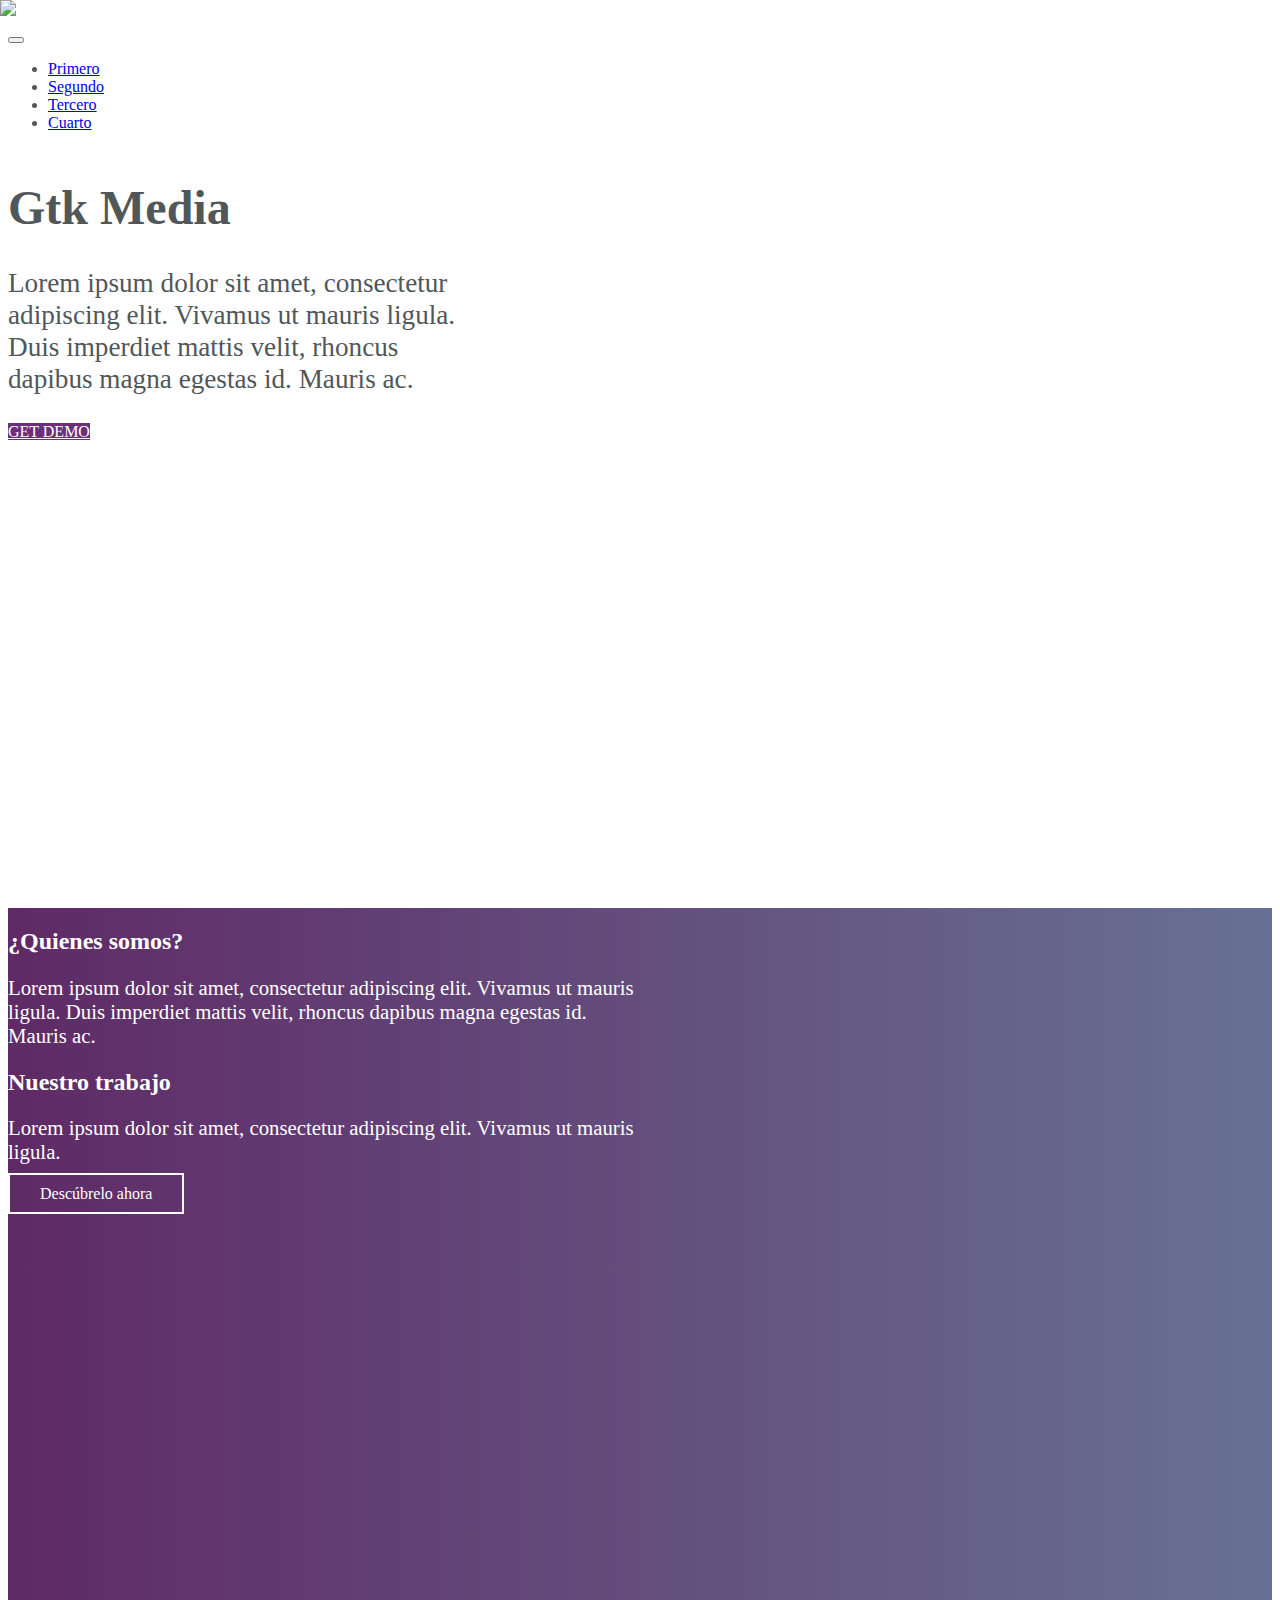
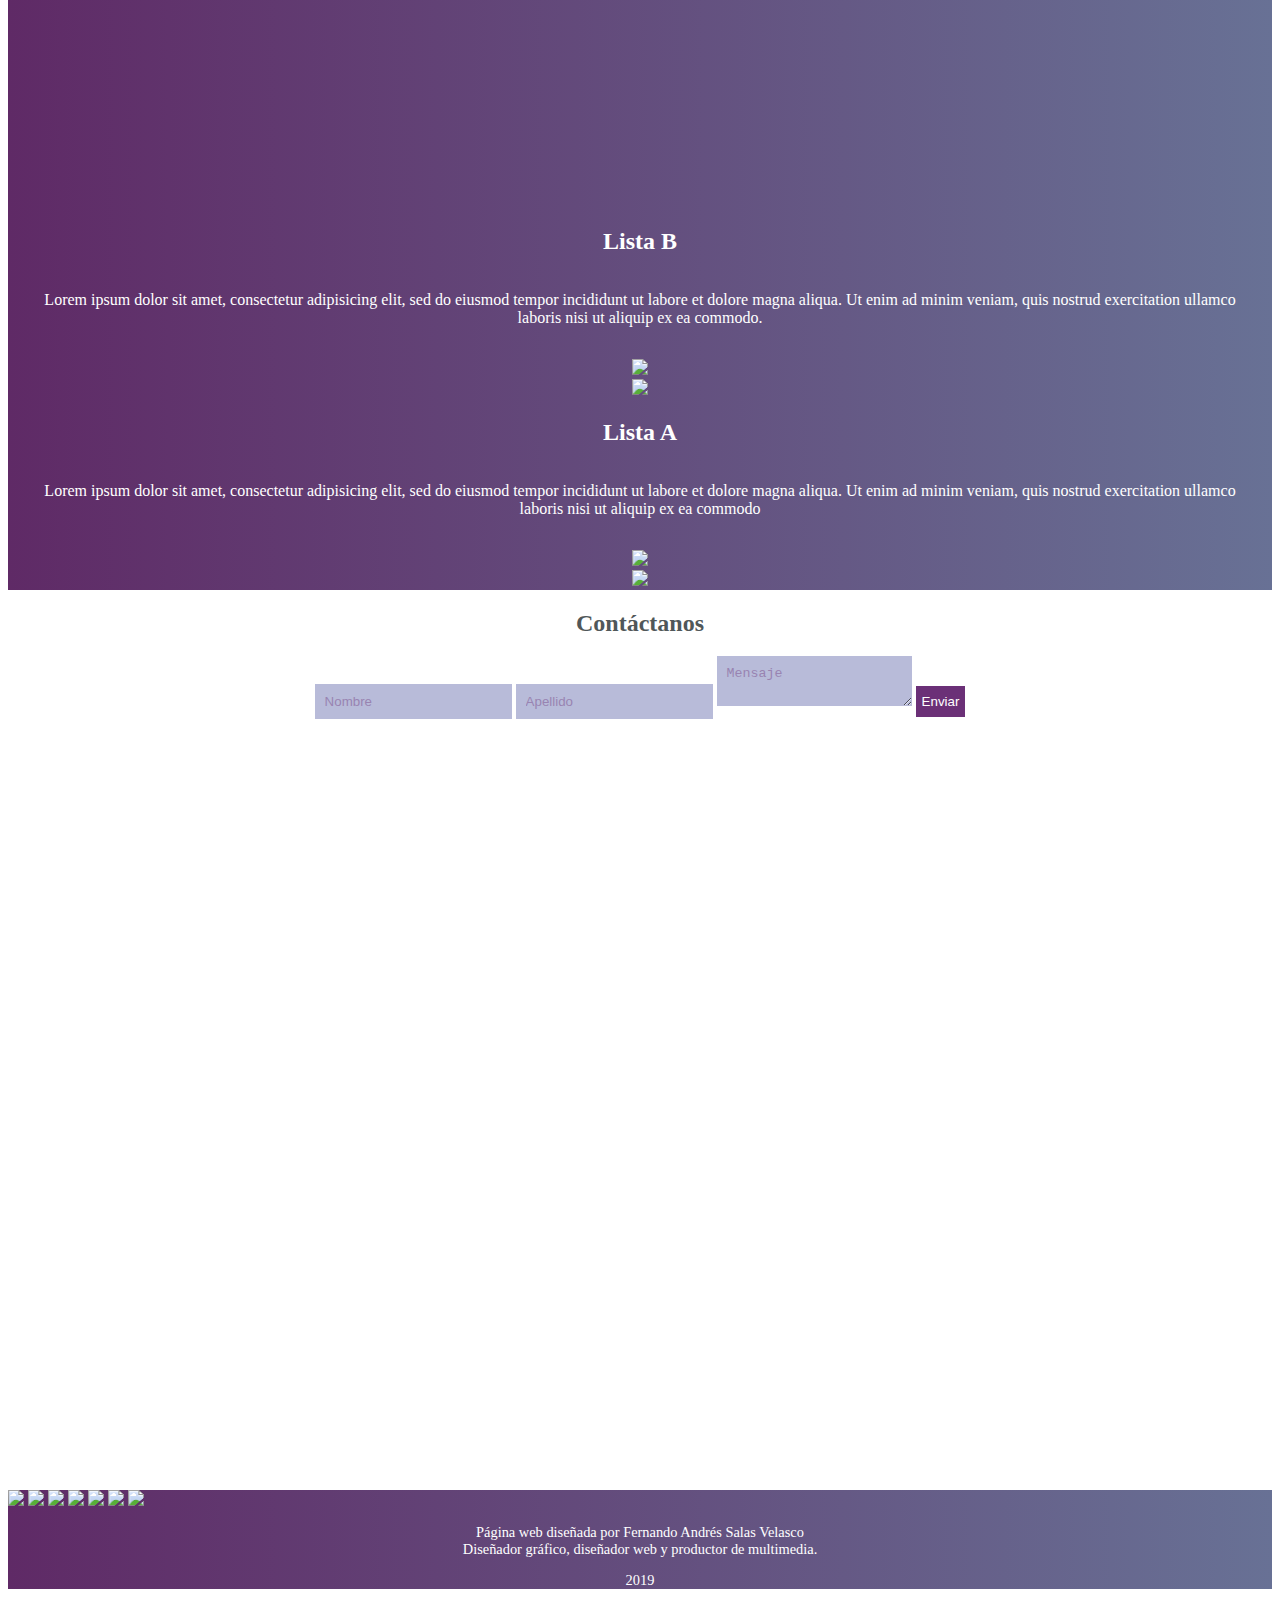
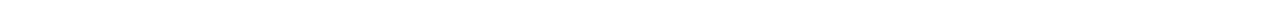
==== index.html @ 4c5c487e "Add files via upload" ====
<!DOCTYPE html>
<html>
<head>
	<title>Gtk Media</title>
	<meta charset="utf-8">
	<link rel="stylesheet" type="text/css" href="bootstrap/css/bootstrap.css">
	<link rel="stylesheet" type="text/css" href="estilos.css">
</head>
<body>
		<div class="container-fluid">
			<!-------Primebloque------------------------>
			<section class="row cont-1">
				<div class="col-12 cont-nav-princ">
					<nav class="navbar navbar-light navbar-expand-sm">
						<!---<div class="container-fluid" style="border: solid red;">-->
							<div class="navbar-brand"><img src="image/logonav.png"></div>

							<button type="button" class="navbar-toggler align-self-center" data-toggle="collapse" data-target="#menu-principal">
								<span class="navbar-toggler-icon"></span>
							</button>

							<div class="collapse navbar-collapse align-self-md-start justify-content-md-end nav-fill w-100" id="menu-principal">
								<ul class="navbar-nav">
									<li class="nav-item"><a href="#" class="nav-link">Primero</a></li>
									<li class="nav-item"><a href="#" class="nav-link">Segundo</a></li>
									<li class="nav-item"><a href="#" class="nav-link">Tercero</a></li>
									<li class="nav-item"><a href="#" class="nav-link">Cuarto</a></li>
								</ul>
							</div>
						<!---</div>-->
					</nav>
				
				</div>

				<div class="col-sm-12 box1 pt-5 pb-5">
					<div class="d-flex flex-column align-content-center pt-md-5 pb-md-5">
						<h1 class="zi-1 txt-1-1">Gtk Media</h1>
						<div class="zi-1">
							<p class="txt-1-2">
								Lorem ipsum dolor sit amet, consectetur<br>
								adipiscing elit. Vivamus ut mauris ligula.<br>
								Duis imperdiet mattis velit, rhoncus<br>
								dapibus magna egestas id. Mauris ac.
							</p>
							<a href="#" class="btn elemento-morado">GET DEMO</a>
						</div>
					
						<img class="img-fondo-1 zi-0" src="image/bg-1.png">
					</div>
				</div>
			</section>
			<!-------+Primebloque------------------------>


			<!-------Segundobloque------------------------>

			<section class="row cont-2">
				<div class="col-sm-12 pt-5 pb-5 d-flex justify-content-md-end align-items-center">
					<div class="d-flex flex-column cont-info-2">
						<h2 class="zi-1">¿Quienes somos?</h2>
						<p class="zi-1">
							Lorem ipsum dolor sit amet, consectetur
							adipiscing elit. Vivamus ut mauris ligula.
							Duis imperdiet mattis velit, rhoncus
							dapibus magna egestas id. Mauris ac.
						</p>
		
						<h2 class="pt-4 zi-1">Nuestro trabajo</h2>
						<p class="zi-1">
							Lorem ipsum dolor sit amet, consectetur
							adipiscing elit. Vivamus ut mauris ligula.
						</p>

						<div class="pt-4 zi-1">
							<a href="#" class="btn-link-1">Descúbrelo ahora</a>
						</div>

						<img class="img-fondo-2 zi-0" src="image/bg-2.png">
					</div>
				</div>
			</section>

			<!-------+Segundobloque------------------------>


			<!-------Tercerbloque------------------------>
			<section class="row cont-3">
				<div class="col-sm-12 col-xl-6 d-flex flex-row cont-text-listas cont-text-listas-1" style="overflow: hidden;">
					
					<div class="zi-1 flex-fill w-50 align-self-center">
						<h2>Lista B</h2>
						<p>
							Lorem ipsum dolor sit amet, consectetur adipisicing elit, sed do eiusmod
							tempor incididunt ut labore et dolore magna aliqua. Ut enim ad minim veniam,
							quis nostrud exercitation ullamco laboris nisi ut aliquip ex ea commodo.
						</p>
						<img src="image/info-icon-1.png" class="info-icon">
					</div>

					<div class="zi-1 w-50 img-card-cont flex-fill">
						<img src="image/card-img-1.jpg" class="img-fluid">
					</div>

					<img class="img-fondo-3 zi-0" src="image/bg-3.png">
				</div>

				<div class="col-sm-12 col-xl-6 d-flex flex-row cont-text-listas cont-text-listas-2">
					<div class="flex-fill zi-1 w-50 align-self-center">
						<h2>Lista A</h2>
						<p>Lorem ipsum dolor sit amet, consectetur adipisicing elit, sed do eiusmod
						tempor incididunt ut labore et dolore magna aliqua. Ut enim ad minim veniam,
						quis nostrud exercitation ullamco laboris nisi ut aliquip ex ea commodo
						</p>
						<img src="image/info-icon-2.png" class="info-icon">
					</div>

					<div class="flex-fill zi-1 w-50 img-card-cont" style="overflow: hidden;">
						<img src="image/card-img-2.jpg" class="img-fluid">
					</div>

					<img class="img-fondo-3 zi-0" src="image/bg-3.png">
				</div>
			</section>

			<!-------+Tercerbloque------------------------>


			<!-------Cuartobloque------------------------>

			<section class="row cont-4 pt-5">
				<div class="col-12 col-md-6 offset-md-3 d-flex flex-column pb-4 justify-content-center">
						<h2 class="zi-1">Contáctanos</h2>
						
						<form class="d-flex flex-column zi-1">
							<input class="form-elemento mt-3" placeholder="Nombre">
							<input class="form-elemento mt-3" placeholder="Apellido">
							<textarea class="mt-3 form-elemento" placeholder="Mensaje"></textarea>
							<button class="elemento-morado mt-3 btn-morado">Enviar</button><br>
						</form>
						
					<img class="img-fondo-4 zi-0" src="image/bg-4.png">
				</div>
			</section>

			<!-------+Cuartobloque------------------------>

			<footer class="row pt-4 pb-4">
				<div class="col-12 col-md-6 offset-md-3 logos-social d-flex justify-content-center justify-content-around pb-4">
					<a href="#"><img src="image/social/facebook.png"></a>
					<a href="#"><img src="image/social/twitter.png"></a>
					<a href="#"><img src="image/social/whatsapp.png"></a>
					<a href="#"><img src="image/social/youtube.png"></a>
					<a href="#"><img src="image/social/behance.png"></a>
					<a href="#"><img src="image/social/chrome.png"></a>
					<a href="#"><img src="image/social/instagram.png"></a>
				</div>
				<div class="col-10 offset-1 col-md-6 offset-md-3">
					<p>Página web diseñada por Fernando Andrés Salas Velasco<br>
					Diseñador gráfico, diseñador web y productor de multimedia.</p>
					<p>2019</p>
				</div>
			</footer>
				
		</div>

		<script type="text/javascript" src="jquery.js"></script>
		<script type="text/javascript" src="bootstrap/js/bootstrap.js"></script>
</body>
</html>
---- estilos.css ----
@font-face{
	font-family: roboto;
	src:url(fonts/roboto/Roboto-Regular.ttf);
}

body{
	font-size: 16px;
	font-family: roboto;
	color: #505759;
}

h1, h2{
	font-weight: bold;
}

p{
	font-size: 1.4rem;
}

.zi-1{
	z-index: 1;
}

.zi-0{
	z-index: 0;
}

.navbar-brand>img{
	height: 10rem;
	width: auto;
	margin-left: -2rem;
	margin-top: -2rem;
	margin-bottom: -1rem;
}

.box1{
	overflow: hidden;
}

.box1 p{
	line-height: 2rem;
}

.box1 h1{
	font-size: 2rem;
}

.cont-2, .cont-3{
	background: rgba(238,107,255,1);
background: -moz-linear-gradient(left, rgba(238,107,255,1) 0%, rgba(246,41,12,1) 0%, rgba(95,42,102,1) 0%, rgba(104,113,149,1) 100%);
background: -webkit-gradient(left top, right top, color-stop(0%, rgba(238,107,255,1)), color-stop(0%, rgba(246,41,12,1)), color-stop(0%, rgba(95,42,102,1)), color-stop(100%, rgba(104,113,149,1)));
background: -webkit-linear-gradient(left, rgba(238,107,255,1) 0%, rgba(246,41,12,1) 0%, rgba(95,42,102,1) 0%, rgba(104,113,149,1) 100%);
background: -o-linear-gradient(left, rgba(238,107,255,1) 0%, rgba(246,41,12,1) 0%, rgba(95,42,102,1) 0%, rgba(104,113,149,1) 100%);
background: -ms-linear-gradient(left, rgba(238,107,255,1) 0%, rgba(246,41,12,1) 0%, rgba(95,42,102,1) 0%, rgba(104,113,149,1) 100%);
background: linear-gradient(to right, rgba(238,107,255,1) 0%, rgba(246,41,12,1) 0%, rgba(95,42,102,1) 0%, rgba(104,113,149,1) 100%);
filter: progid:DXImageTransform.Microsoft.gradient( startColorstr='#ee6bff', endColorstr='#687195', GradientType=1 );
	color: #fff;
	overflow: hidden;
}

.cont-2 p, .cont-3 p{
	font-size: 1rem;
}

.cont-4{
	overflow: hidden;
}

.img-fondo-1, .img-fondo-4{
	position: absolute;
	top: 0;
	left: 0;
}

.img-fondo-1{
	width: 110%;
	opacity: 0.5;
}

.img-fondo-4{
	height: 100%;
}

.img-fondo-2, .img-fondo-3{
	position: absolute;
	top: 0;
	left: 0;
	height: 110%;
	opacity: 0.1;
}

.elemento-morado{
	background-color: #6b3077;
	color: #fff;
	border: none;
}

.form-elemento{
	padding: 10px 10px;
	border: none;
	background-color: #b8bbd9;
}

.form-elemento::placeholder{
	color: #6b3077;
	opacity: 0.4;
}


.btn-link-1{
	border: solid 2px #fff;
	color: #fff;
	text-decoration: none;
	padding: 10px 30px;
}

.btn-link-1:hover{
	color: #5e3067;
	font-weight: bold;
	text-decoration: none;
	background-color: #fff;
}

.btn-morado{
	padding-top: 0.5rem;
	padding-bottom: 0.5rem;
}

.btn-morado:hover, .elemento-morado:hover{
	background-color: #521f5d;
	color: #fff;
}

.info-icon{
	height: 3rem;
	width: auto;
}

footer{
	background: rgba(238,107,255,1);
	background: -moz-linear-gradient(left, rgba(238,107,255,1) 0%, rgba(246,41,12,1) 0%, rgba(95,42,102,1) 0%, rgba(104,113,149,1) 100%);
	background: -webkit-gradient(left top, right top, color-stop(0%, rgba(238,107,255,1)), color-stop(0%, rgba(246,41,12,1)), color-stop(0%, rgba(95,42,102,1)), color-stop(100%, rgba(104,113,149,1)));
	background: -webkit-linear-gradient(left, rgba(238,107,255,1) 0%, rgba(246,41,12,1) 0%, rgba(95,42,102,1) 0%, rgba(104,113,149,1) 100%);
	background: -o-linear-gradient(left, rgba(238,107,255,1) 0%, rgba(246,41,12,1) 0%, rgba(95,42,102,1) 0%, rgba(104,113,149,1) 100%);
	background: -ms-linear-gradient(left, rgba(238,107,255,1) 0%, rgba(246,41,12,1) 0%, rgba(95,42,102,1) 0%, rgba(104,113,149,1) 100%);
	background: linear-gradient(to right, rgba(238,107,255,1) 0%, rgba(246,41,12,1) 0%, rgba(95,42,102,1) 0%, rgba(104,113,149,1) 100%);
	filter: progid:DXImageTransform.Microsoft.gradient( startColorstr='#ee6bff', endColorstr='#687195', GradientType=1 );
	color: #fff;
	font-size: 1rem;
}


footer .logos-social img{
	height: 1.3rem;
}

.nav-footer a{
	display: block;
	color: #fff;
	text-align: center;
}

footer>.col-10>p{
	color: #fff;
	font-size: 0.9rem;
	text-align: center;
}

.cont-text-listas-1, .cont-text-listas-2{
		padding-right: 0px;
	}

@media (max-width: 575px){

	.cont-nav-princ, .navbar-collapse{
		background-color: #b8bbd9;
	}

	.navbar{
		padding-left: 0;
		padding-right: 0;
	}

	.nav-item:hover{
		background: rgba(238,107,255,1);
		background: -moz-linear-gradient(left, rgba(238,107,255,1) 0%, rgba(246,41,12,1) 0%, rgba(95,42,102,1) 0%, rgba(104,113,149,1) 100%);
		background: -webkit-gradient(left top, right top, color-stop(0%, rgba(238,107,255,1)), color-stop(0%, rgba(246,41,12,1)), color-stop(0%, rgba(95,42,102,1)), color-stop(100%, rgba(104,113,149,1)));
		background: -webkit-linear-gradient(left, rgba(238,107,255,1) 0%, rgba(246,41,12,1) 0%, rgba(95,42,102,1) 0%, rgba(104,113,149,1) 100%);
		background: -o-linear-gradient(left, rgba(238,107,255,1) 0%, rgba(246,41,12,1) 0%, rgba(95,42,102,1) 0%, rgba(104,113,149,1) 100%);
		background: -ms-linear-gradient(left, rgba(238,107,255,1) 0%, rgba(246,41,12,1) 0%, rgba(95,42,102,1) 0%, rgba(104,113,149,1) 100%);
		background: linear-gradient(to right, rgba(238,107,255,1) 0%, rgba(246,41,12,1) 0%, rgba(95,42,102,1) 0%, rgba(104,113,149,1) 100%);
		filter: progid:DXImageTransform.Microsoft.gradient( startColorstr='#ee6bff', endColorstr='#687195', GradientType=1 );
	}

	.navbar-light .navbar-nav .nav-link:hover{
		color: #fff;
	}

	.cont-nav-princ{
		padding-right: 0;
		padding-left: 0;
	}

	.img-card-cont{
		display: none;
	}

	.cont-text-listas-1{
		background-image: url(image/card-img-1.jpg);
	}

	.cont-text-listas-2{
		background-image: url(image/card-img-2.jpg);
	}

	.cont-text-listas{
		background-size: cover;
		background-repeat: no-repeat;
		text-align: center;
		padding-top: 5rem;
		padding-bottom: 5rem;
	}

	.cont-text-listas h2{
		text-align: center;
	}

	.cont-text-listas p{
		color: #fff;
		border-radius: 5px;
		padding: 1rem;
		font-size: 1.3rem;
	}

}

@media (min-width: 894px){

	.img-fondo-1, .img-fondo-2{
		height: 100%;
		width: auto;
		opacity: 1;
	}

	.img-fondo-1{
		left: 30%;
	}

	.img-fondo-4{
		display: none;
	}

	.cont-4{
		background-image: url(image/bg-4.png);
		background-size: 120%;
		background-repeat: no-repeat;
		background-position: center;
	}

	.cont-info-2{
		width: 50%;
	}

	.cont-info-3, .cont-info-4{
		padding-top: 0px;
		padding-bottom: 0px;
	}

	.cont-text-listas p{
		padding: 1rem;
	}
	
}

@media (min-width: 1200px){
	.cont-1, .cont-2, .cont-4{
		height: 100vh;
		overflow: hidden;
	}

	.cont-1 p, .cont-2 {
		font-size: 1.5;
	}

	.img-fondo-1, .img-fondo-2{
		width: 100vw;
		height: auto;
	}

	.img-fondo-1{
		display: none;
	}

	.cont-1{
		background-image: url(image/bg-1.png);
		background-size: cover;
		background-repeat: no-repeat;
	}

	.box-1{
		padding-top: 0px;
	}

	.box1 h1{
		font-size: 3rem;
	}

	.txt-1-2{
		font-size: 1.7rem;
	}

	.cont-4{
		text-align: center;
	}

	.cont-2 p{
		font-size: 1.3rem;
	}

}

@media (min-width: 576px){
	.cont-text-listas{
		text-align: center;
	}
}
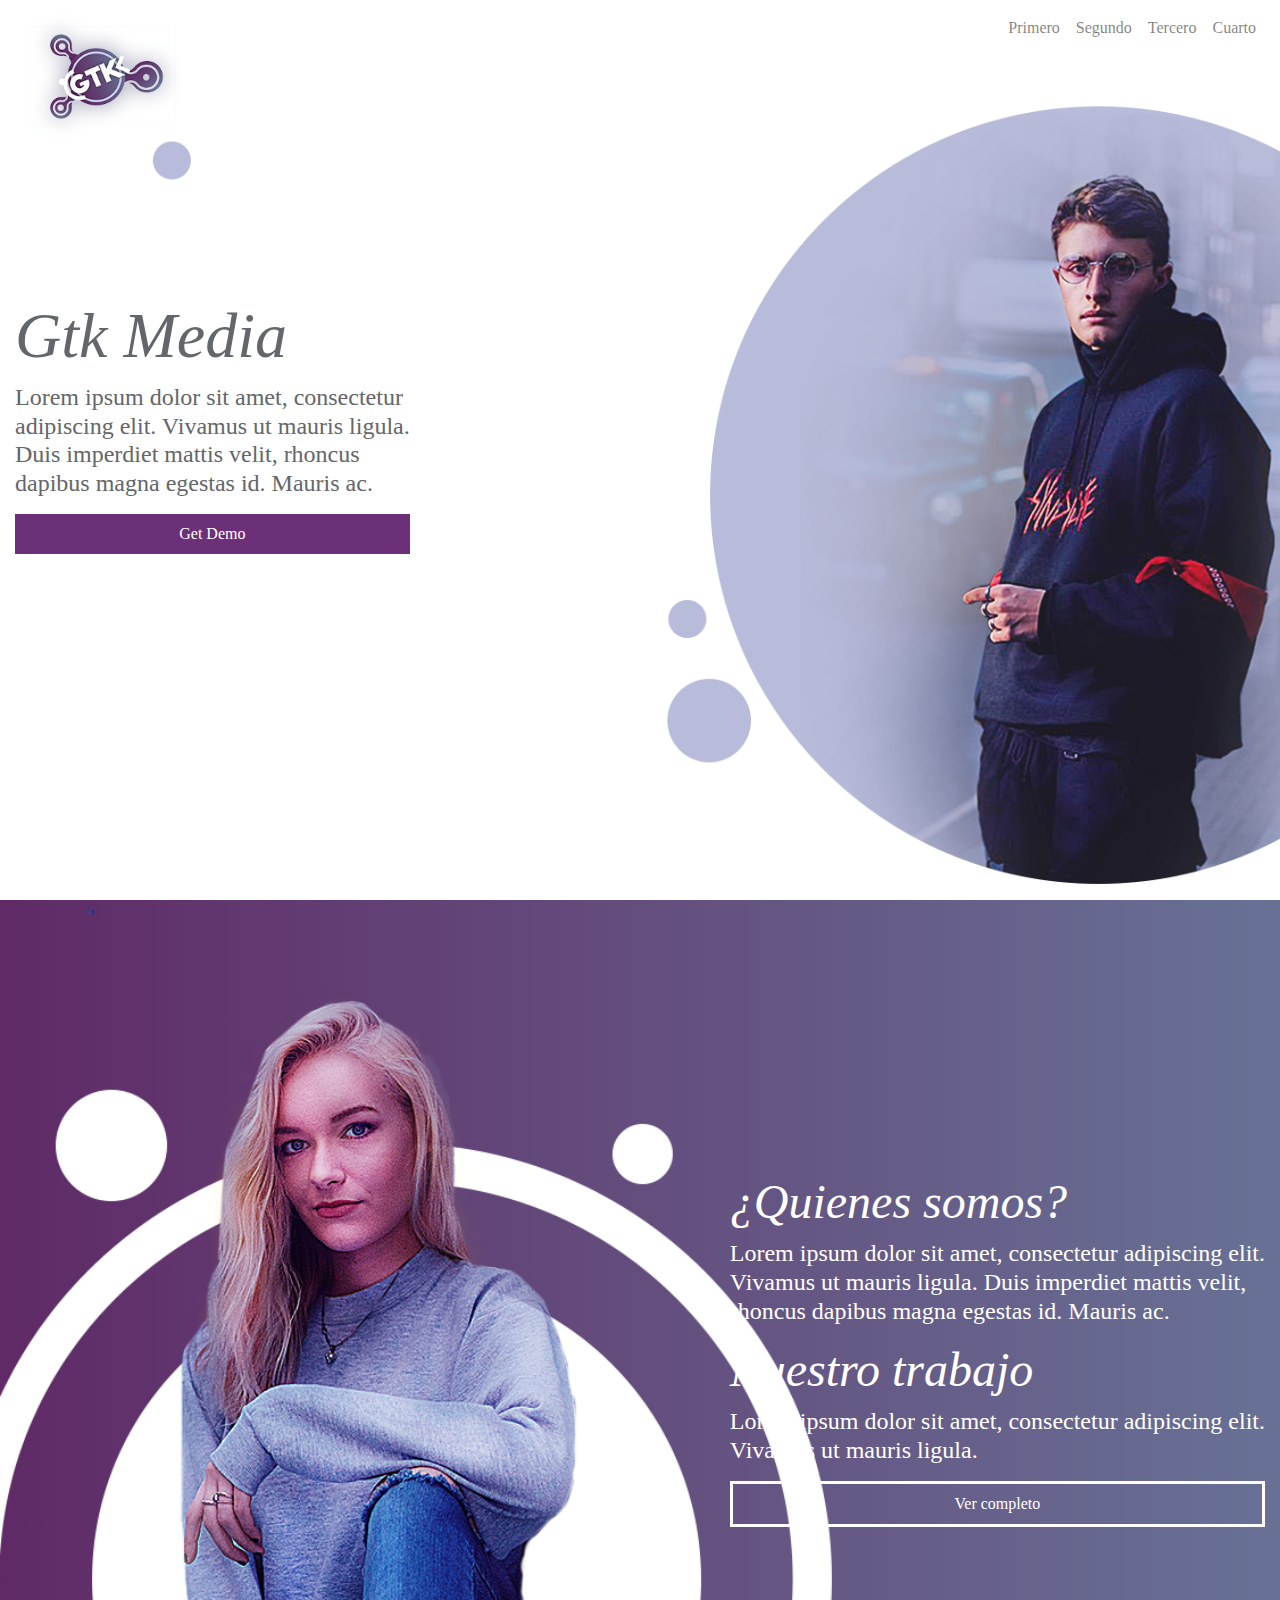
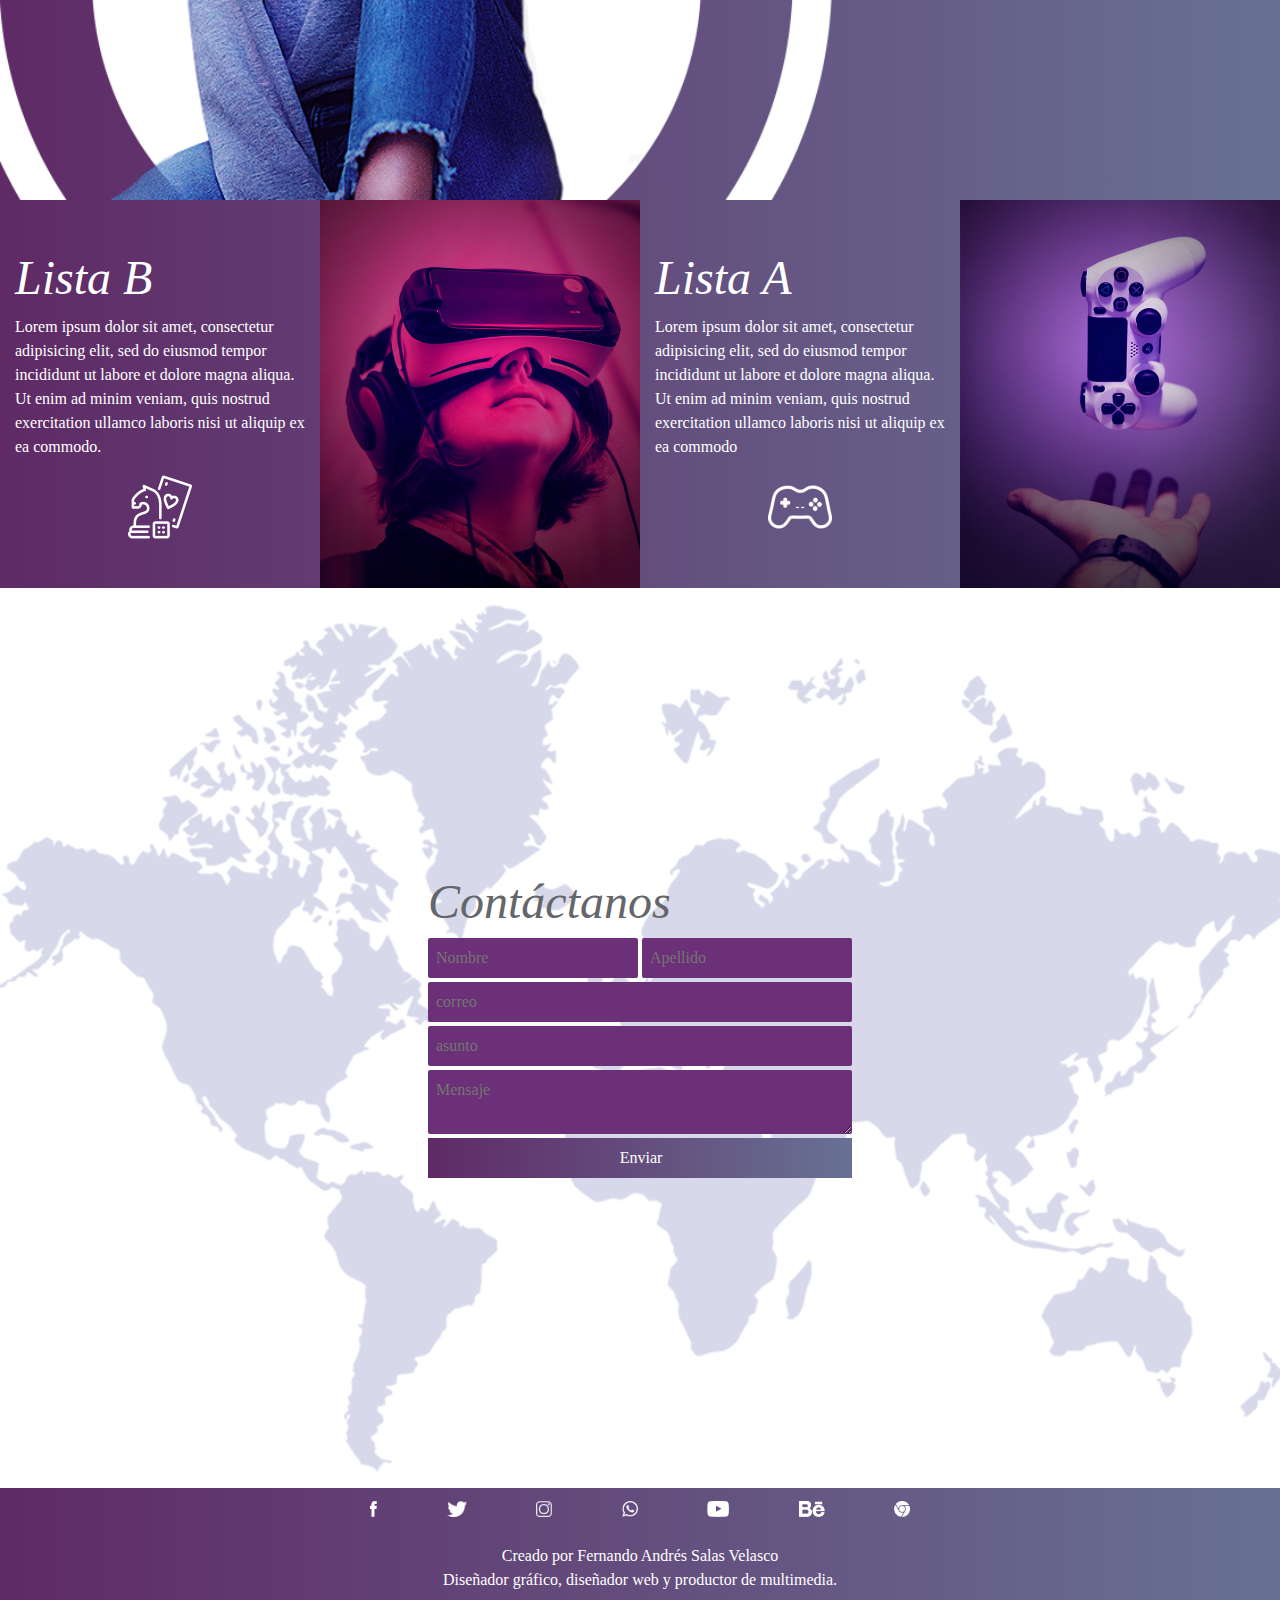
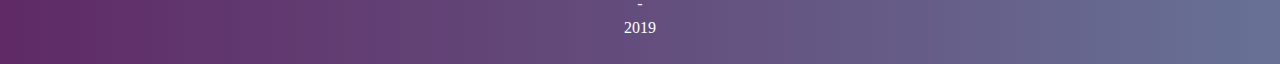
==== commit f251ec52: "Add files via upload" ====
--- a/index.html
+++ b/index.html
@@ -7,160 +7,115 @@
 	<link rel="stylesheet" type="text/css" href="estilos.css">
 </head>
 <body>
-		<div class="container-fluid">
-			<!-------Primebloque------------------------>
-			<section class="row cont-1">
-				<div class="col-12 cont-nav-princ">
-					<nav class="navbar navbar-light navbar-expand-sm">
+
+		<div class="cont-barra">
+					<nav class="navbar navbar-light navbar-expand-md">
 						<!---<div class="container-fluid" style="border: solid red;">-->
-							<div class="navbar-brand"><img src="image/logonav.png"></div>
+					<div class="navbar-brand"><img src="image/logonav.png"></div>
 
-							<button type="button" class="navbar-toggler align-self-center" data-toggle="collapse" data-target="#menu-principal">
-								<span class="navbar-toggler-icon"></span>
-							</button>
+					<button type="button" class="navbar-toggler align-self-center" data-toggle="collapse" data-target="#menu-principal">
+						<span class="navbar-toggler-icon"></span>
+					</button>
 
-							<div class="collapse navbar-collapse align-self-md-start justify-content-md-end nav-fill w-100" id="menu-principal">
-								<ul class="navbar-nav">
-									<li class="nav-item"><a href="#" class="nav-link">Primero</a></li>
-									<li class="nav-item"><a href="#" class="nav-link">Segundo</a></li>
-									<li class="nav-item"><a href="#" class="nav-link">Tercero</a></li>
-									<li class="nav-item"><a href="#" class="nav-link">Cuarto</a></li>
-								</ul>
-							</div>
+					<div class="collapse navbar-collapse align-self-md-start justify-content-md-end nav-fill w-100" id="menu-principal">
+						<ul class="navbar-nav">
+							<li class="nav-item"><a href="#" class="nav-link">Primero</a></li>
+							<li class="nav-item"><a href="#" class="nav-link">Segundo</a></li>
+							<li class="nav-item"><a href="#" class="nav-link">Tercero</a></li>
+							<li class="nav-item"><a href="#" class="nav-link">Cuarto</a></li>
+						</ul>
+					</div>
 						<!---</div>-->
 					</nav>
-				
 				</div>
 
-				<div class="col-sm-12 box1 pt-5 pb-5">
-					<div class="d-flex flex-column align-content-center pt-md-5 pb-md-5">
-						<h1 class="zi-1 txt-1-1">Gtk Media</h1>
-						<div class="zi-1">
-							<p class="txt-1-2">
-								Lorem ipsum dolor sit amet, consectetur<br>
-								adipiscing elit. Vivamus ut mauris ligula.<br>
-								Duis imperdiet mattis velit, rhoncus<br>
-								dapibus magna egestas id. Mauris ac.
-							</p>
-							<a href="#" class="btn elemento-morado">GET DEMO</a>
-						</div>
-					
-						<img class="img-fondo-1 zi-0" src="image/bg-1.png">
-					</div>
-				</div>
-			</section>
-			<!-------+Primebloque------------------------>
-
-
-			<!-------Segundobloque------------------------>
-
-			<section class="row cont-2">
-				<div class="col-sm-12 pt-5 pb-5 d-flex justify-content-md-end align-items-center">
-					<div class="d-flex flex-column cont-info-2">
-						<h2 class="zi-1">¿Quienes somos?</h2>
-						<p class="zi-1">
-							Lorem ipsum dolor sit amet, consectetur
-							adipiscing elit. Vivamus ut mauris ligula.
-							Duis imperdiet mattis velit, rhoncus
-							dapibus magna egestas id. Mauris ac.
-						</p>
-		
-						<h2 class="pt-4 zi-1">Nuestro trabajo</h2>
-						<p class="zi-1">
-							Lorem ipsum dolor sit amet, consectetur
-							adipiscing elit. Vivamus ut mauris ligula.
-						</p>
-
-						<div class="pt-4 zi-1">
-							<a href="#" class="btn-link-1">Descúbrelo ahora</a>
-						</div>
-
-						<img class="img-fondo-2 zi-0" src="image/bg-2.png">
+		<div class="container-fluid zi-1">
+			<section class="row cont cont-1 pb-5">
+				<div class="col-12 d-flex">
+					<div class="align-self-center">
+						<h1>Gtk Media</h1>
+						<p class="text-1-5">Lorem ipsum dolor sit amet, consectetur<br>
+adipiscing elit. Vivamus ut mauris ligula.<br>
+Duis imperdiet mattis velit, rhoncus<br>
+dapibus magna egestas id. Mauris ac.</p>
+					<div class="bg-color-morado-2 text-white pt-2 pb-2 text-center">Get Demo</div>
 					</div>
 				</div>
 			</section>
 
-			<!-------+Segundobloque------------------------>
-
-
-			<!-------Tercerbloque------------------------>
-			<section class="row cont-3">
-				<div class="col-sm-12 col-xl-6 d-flex flex-row cont-text-listas cont-text-listas-1" style="overflow: hidden;">
-					
-					<div class="zi-1 flex-fill w-50 align-self-center">
-						<h2>Lista B</h2>
-						<p>
-							Lorem ipsum dolor sit amet, consectetur adipisicing elit, sed do eiusmod
-							tempor incididunt ut labore et dolore magna aliqua. Ut enim ad minim veniam,
-							quis nostrud exercitation ullamco laboris nisi ut aliquip ex ea commodo.
-						</p>
-						<img src="image/info-icon-1.png" class="info-icon">
+			<section class="row cont cont-2 bg-color-morado-1 text-white">
+				<div class="col-12 d-flex justify-content-md-end pt-5 pb-5">
+					<div class="align-self-center">
+						<h2>¿Quienes somos?</h2>
+						<p class="text-1-5">Lorem ipsum dolor sit amet, consectetur adipiscing elit.<br>Vivamus ut mauris ligula. Duis imperdiet mattis velit,<br> rhoncus dapibus magna egestas id. Mauris ac.</p>
+						<h2>Nuestro trabajo</h2>
+						<p class="text-1-5">Lorem ipsum dolor sit amet, consectetur adipiscing elit.<br> Vivamus ut mauris ligula.</p>
+						<div class="boton-b pt-2 pb-2 text-center">Ver completo</div>
 					</div>
-
-					<div class="zi-1 w-50 img-card-cont flex-fill">
-						<img src="image/card-img-1.jpg" class="img-fluid">
-					</div>
-
-					<img class="img-fondo-3 zi-0" src="image/bg-3.png">
-				</div>
-
-				<div class="col-sm-12 col-xl-6 d-flex flex-row cont-text-listas cont-text-listas-2">
-					<div class="flex-fill zi-1 w-50 align-self-center">
-						<h2>Lista A</h2>
-						<p>Lorem ipsum dolor sit amet, consectetur adipisicing elit, sed do eiusmod
-						tempor incididunt ut labore et dolore magna aliqua. Ut enim ad minim veniam,
-						quis nostrud exercitation ullamco laboris nisi ut aliquip ex ea commodo
-						</p>
-						<img src="image/info-icon-2.png" class="info-icon">
-					</div>
-
-					<div class="flex-fill zi-1 w-50 img-card-cont" style="overflow: hidden;">
-						<img src="image/card-img-2.jpg" class="img-fluid">
-					</div>
-
-					<img class="img-fondo-3 zi-0" src="image/bg-3.png">
 				</div>
 			</section>
 
-			<!-------+Tercerbloque------------------------>
-
-
-			<!-------Cuartobloque------------------------>
-
-			<section class="row cont-4 pt-5">
-				<div class="col-12 col-md-6 offset-md-3 d-flex flex-column pb-4 justify-content-center">
-						<h2 class="zi-1">Contáctanos</h2>
-						
-						<form class="d-flex flex-column zi-1">
-							<input class="form-elemento mt-3" placeholder="Nombre">
-							<input class="form-elemento mt-3" placeholder="Apellido">
-							<textarea class="mt-3 form-elemento" placeholder="Mensaje"></textarea>
-							<button class="elemento-morado mt-3 btn-morado">Enviar</button><br>
-						</form>
-						
-					<img class="img-fondo-4 zi-0" src="image/bg-4.png">
+			<section class="row cont-3 bg-color-morado-1 text-white">
+				<div class="col-md-6 col-lg-3 d-flex pt-5 pb-5 flex-column justify-content-center cont-texto-relleno-1">
+					<h2>Lista B</h2>
+					<p>Lorem ipsum dolor sit amet, consectetur adipisicing elit, sed do eiusmod tempor incididunt ut labore et dolore magna aliqua. Ut enim ad minim veniam, quis nostrud exercitation ullamco laboris nisi ut aliquip ex ea commodo.</p>
+					<div class="cont-info-icon">
+						<img src="image/info-icon-1.png">
+					</div>
+				</div>
+				<div class="col-md-6 col-lg-3 d-none d-md-inline-block cont-img-relleno pl-0 pr-0">
+					<img src="image/card-img-1.jpg" class="w-100">
+				</div>
+				<div class="col-md-6 col-lg-3 d-flex pt-5 pb-5 flex-column justify-content-center cont-texto-relleno-2">
+					<h2>Lista A</h2>
+					<p>
+						Lorem ipsum dolor sit amet, consectetur adipisicing elit, sed do eiusmod tempor incididunt ut labore et dolore magna aliqua. Ut enim ad minim veniam, quis nostrud exercitation ullamco laboris nisi ut aliquip ex ea commodo
+					</p>
+					<div class="cont-info-icon">
+						<img src="image/info-icon-2.png">
+					</div>
+				</div>
+				<div class="col-md-6 col-lg-3 d-none d-md-inline-block cont-img-relleno pl-0 pr-0">
+					<img src="image/card-img-2.jpg" class="w-100">
 				</div>
 			</section>
 
-			<!-------+Cuartobloque------------------------>
+			<section class="row cont cont-4 pt-5 pb-5">
+				<div class="col-12 d-flex justify-content-center">
+					<div class="align-self-center">
+						<h2>Contáctanos</h2>
+						<form>
+							<input placeholder="Nombre" class="border-0 pt-2 pb-2 pl-2 bg-color-morado-2">
+							<input placeholder="Apellido" class="border-0 pt-2 pb-2 pl-2 bg-color-morado-2">
+							<input placeholder="correo" class="d-block w-100 border-0 mt-1 pt-2 pb-2 pl-2 bg-color-morado-2">
+							<input placeholder="asunto" class="d-block w-100 border-0 mt-1 pt-2 pb-2 pl-2 bg-color-morado-2">
+							<textarea placeholder="Mensaje" class="d-block w-100 border-0 mt-1 pt-2 pb-2 pl-2 bg-color-morado-2"></textarea>
+							<button class="d-block w-100 border-0 bg-color-morado-1 text-white mt-1 pt-2 pb-2 pl-2">Enviar</button><br>
+						</form>
+					</div>
+				</div>
+			</section>
 
-			<footer class="row pt-4 pb-4">
-				<div class="col-12 col-md-6 offset-md-3 logos-social d-flex justify-content-center justify-content-around pb-4">
-					<a href="#"><img src="image/social/facebook.png"></a>
-					<a href="#"><img src="image/social/twitter.png"></a>
-					<a href="#"><img src="image/social/whatsapp.png"></a>
-					<a href="#"><img src="image/social/youtube.png"></a>
-					<a href="#"><img src="image/social/behance.png"></a>
-					<a href="#"><img src="image/social/chrome.png"></a>
-					<a href="#"><img src="image/social/instagram.png"></a>
+			<footer class="row cont cont-5 pt-2 pb-2 bg-color-morado-1 text-white">
+				<div class="col-sm-12 col-md-6 offset-md-3 d-flex flex-row justify-content-around pb-4">
+							<a href="#"><img src="image/social/facebook.png" class="h-1"></a>
+							<a href="#"><img src="image/social/twitter.png" class="h-1"></a>
+							<a href="#"><img src="image/social/instagram.png" class="h-1"></a>
+							<a href="#"><img src="image/social/whatsapp.png" class="h-1"></a>
+							<a href="#"><img src="image/social/youtube.png" class="h-1"></a>
+							<a href="#"><img src="image/social/behance.png" class="h-1"></a>
+							<a href="#"><img src="image/social/chrome.png" class="h-1"></a>
 				</div>
-				<div class="col-10 offset-1 col-md-6 offset-md-3">
-					<p>Página web diseñada por Fernando Andrés Salas Velasco<br>
-					Diseñador gráfico, diseñador web y productor de multimedia.</p>
-					<p>2019</p>
+				<div class="col-sm-10 offset-sm-1 text-center">
+					<p>
+						Creado por Fernando Andrés Salas Velasco<br>
+						Diseñador gráfico, diseñador web y productor de multimedia.
+						<br>-<br>
+						2019
+					</p>
 				</div>
 			</footer>
-				
+
 		</div>
 
 		<script type="text/javascript" src="jquery.js"></script>
--- a/estilos.css
+++ b/estilos.css
@@ -2,141 +2,24 @@
 	font-family: roboto;
 	src:url(fonts/roboto/Roboto-Regular.ttf);
 }
-
 body{
-	font-size: 16px;
-	font-family: roboto;
-	color: #505759;
+	font-family: open sans;
+	color: #63666A;
 }
-
 h1, h2{
-	font-weight: bold;
+	font-style: italic;
 }
-
-p{
-	font-size: 1.4rem;
+h1{
+	font-size: 4rem;
 }
-
-.zi-1{
-	z-index: 1;
+h2{
+	font-size: 3rem;
 }
-
-.zi-0{
-	z-index: 0;
+.text-1-5{
+	font-size: 1.5rem;
+	line-height: 1.8rem;
 }
-
-.navbar-brand>img{
-	height: 10rem;
-	width: auto;
-	margin-left: -2rem;
-	margin-top: -2rem;
-	margin-bottom: -1rem;
-}
-
-.box1{
-	overflow: hidden;
-}
-
-.box1 p{
-	line-height: 2rem;
-}
-
-.box1 h1{
-	font-size: 2rem;
-}
-
-.cont-2, .cont-3{
-	background: rgba(238,107,255,1);
-background: -moz-linear-gradient(left, rgba(238,107,255,1) 0%, rgba(246,41,12,1) 0%, rgba(95,42,102,1) 0%, rgba(104,113,149,1) 100%);
-background: -webkit-gradient(left top, right top, color-stop(0%, rgba(238,107,255,1)), color-stop(0%, rgba(246,41,12,1)), color-stop(0%, rgba(95,42,102,1)), color-stop(100%, rgba(104,113,149,1)));
-background: -webkit-linear-gradient(left, rgba(238,107,255,1) 0%, rgba(246,41,12,1) 0%, rgba(95,42,102,1) 0%, rgba(104,113,149,1) 100%);
-background: -o-linear-gradient(left, rgba(238,107,255,1) 0%, rgba(246,41,12,1) 0%, rgba(95,42,102,1) 0%, rgba(104,113,149,1) 100%);
-background: -ms-linear-gradient(left, rgba(238,107,255,1) 0%, rgba(246,41,12,1) 0%, rgba(95,42,102,1) 0%, rgba(104,113,149,1) 100%);
-background: linear-gradient(to right, rgba(238,107,255,1) 0%, rgba(246,41,12,1) 0%, rgba(95,42,102,1) 0%, rgba(104,113,149,1) 100%);
-filter: progid:DXImageTransform.Microsoft.gradient( startColorstr='#ee6bff', endColorstr='#687195', GradientType=1 );
-	color: #fff;
-	overflow: hidden;
-}
-
-.cont-2 p, .cont-3 p{
-	font-size: 1rem;
-}
-
-.cont-4{
-	overflow: hidden;
-}
-
-.img-fondo-1, .img-fondo-4{
-	position: absolute;
-	top: 0;
-	left: 0;
-}
-
-.img-fondo-1{
-	width: 110%;
-	opacity: 0.5;
-}
-
-.img-fondo-4{
-	height: 100%;
-}
-
-.img-fondo-2, .img-fondo-3{
-	position: absolute;
-	top: 0;
-	left: 0;
-	height: 110%;
-	opacity: 0.1;
-}
-
-.elemento-morado{
-	background-color: #6b3077;
-	color: #fff;
-	border: none;
-}
-
-.form-elemento{
-	padding: 10px 10px;
-	border: none;
-	background-color: #b8bbd9;
-}
-
-.form-elemento::placeholder{
-	color: #6b3077;
-	opacity: 0.4;
-}
-
-
-.btn-link-1{
-	border: solid 2px #fff;
-	color: #fff;
-	text-decoration: none;
-	padding: 10px 30px;
-}
-
-.btn-link-1:hover{
-	color: #5e3067;
-	font-weight: bold;
-	text-decoration: none;
-	background-color: #fff;
-}
-
-.btn-morado{
-	padding-top: 0.5rem;
-	padding-bottom: 0.5rem;
-}
-
-.btn-morado:hover, .elemento-morado:hover{
-	background-color: #521f5d;
-	color: #fff;
-}
-
-.info-icon{
-	height: 3rem;
-	width: auto;
-}
-
-footer{
+.bg-color-morado-1{
 	background: rgba(238,107,255,1);
 	background: -moz-linear-gradient(left, rgba(238,107,255,1) 0%, rgba(246,41,12,1) 0%, rgba(95,42,102,1) 0%, rgba(104,113,149,1) 100%);
 	background: -webkit-gradient(left top, right top, color-stop(0%, rgba(238,107,255,1)), color-stop(0%, rgba(246,41,12,1)), color-stop(0%, rgba(95,42,102,1)), color-stop(100%, rgba(104,113,149,1)));
@@ -145,183 +28,118 @@
 	background: -ms-linear-gradient(left, rgba(238,107,255,1) 0%, rgba(246,41,12,1) 0%, rgba(95,42,102,1) 0%, rgba(104,113,149,1) 100%);
 	background: linear-gradient(to right, rgba(238,107,255,1) 0%, rgba(246,41,12,1) 0%, rgba(95,42,102,1) 0%, rgba(104,113,149,1) 100%);
 	filter: progid:DXImageTransform.Microsoft.gradient( startColorstr='#ee6bff', endColorstr='#687195', GradientType=1 );
+}
+.color-morado-2{
+	color: #6b3077;
+}
+.bg-color-morado-2{
+	background-color: #6b3077;
+}
+.bg-color-morado-3{
+	background-color: #41273B;
+}
+.zi-1{
+	z-index: 1;
+}
+.zi-2{
+	z-index: 2;
+}
+.navbar-light .navbar-toggler {
+    color: #fff;
+    border-color: #fff;
+}
+.navbar-toggler .navbar-toggler-icon {
+  background-image: url("data:image/svg+xml;charset=utf8,%3Csvg viewBox='0 0 32 32' xmlns='http://www.w3.org/2000/svg'%3E%3Cpath stroke='rgba(107,48,119, 1)' stroke-width='2' stroke-linecap='round' stroke-miterlimit='10' d='M4 8h24M4 16h24M4 24h24'/%3E%3C/svg%3E");
+}
+.navbar-brand img{
+	height: 8rem;
+}
+.cont-info-icon{
+	text-align: center;
+}
+.cont-info-icon>img{
+	height: 4rem;
+}
+.h-1{
+	height: 1rem;
+}
+.cont{
+	overflow: hidden;
+	background-size: cover;
+	background-repeat: no-repeat;
+}
+.cont-2>.col-12{
+	background-size: cover;
+	background-repeat: no-repeat;
+}
+.boton-b{
+	border: 3px #fff solid;
+}
+.cont-4{
+	background-image: url(image/bg-4.png);
+	background-position: center;
+}
+input[placeholder], textarea[placeholder]{
 	color: #fff;
-	font-size: 1rem;
+}
+input, textarea{
+	border-radius: 2px;
 }
 
-
-footer .logos-social img{
-	height: 1.3rem;
-}
-
-.nav-footer a{
-	display: block;
-	color: #fff;
-	text-align: center;
-}
-
-footer>.col-10>p{
-	color: #fff;
-	font-size: 0.9rem;
-	text-align: center;
-}
-
-.cont-text-listas-1, .cont-text-listas-2{
-		padding-right: 0px;
+@media(max-width: 767px){
+	.cont-texto-relleno-1{
+		background-image: url(image/card-img-1.jpg);
+		background-size: cover;
+		background-repeat: no-repeat;
+		color: #fff;
+	}
+	.cont-texto-relleno-2{
+		background-image: url(image/card-img-2.jpg);
+		background-size: cover;
+		background-repeat: no-repeat;
+		color: #fff;
+	}
+	.cont-barra{
+		position: relative;
+		width: 100%;
 	}
 
-@media (max-width: 575px){
-
-	.cont-nav-princ, .navbar-collapse{
+	.navbar-collapse{
 		background-color: #b8bbd9;
 	}
 
 	.navbar{
+		padding-left:0px;
+		padding-right:0px;
+	}
+}
+
+@media(max-width: 991px){
+	.cont-1{
+		background-image: url(image/bg-1-v2.png);
+		background-position: center;
+	}
+	.cont-2>.col-12{
+		background-image: url(image/bg-2-v2.png);
+	}
+}
+
+@media(min-width: 992px){
+	section.cont{
+		height: 100vh;
+	}
+	.cont-barra{
+		position: absolute;
+		top: 0px;
+		left: 0px;
+		width: 100%;
 		padding-left: 0;
 		padding-right: 0;
 	}
-
-	.nav-item:hover{
-		background: rgba(238,107,255,1);
-		background: -moz-linear-gradient(left, rgba(238,107,255,1) 0%, rgba(246,41,12,1) 0%, rgba(95,42,102,1) 0%, rgba(104,113,149,1) 100%);
-		background: -webkit-gradient(left top, right top, color-stop(0%, rgba(238,107,255,1)), color-stop(0%, rgba(246,41,12,1)), color-stop(0%, rgba(95,42,102,1)), color-stop(100%, rgba(104,113,149,1)));
-		background: -webkit-linear-gradient(left, rgba(238,107,255,1) 0%, rgba(246,41,12,1) 0%, rgba(95,42,102,1) 0%, rgba(104,113,149,1) 100%);
-		background: -o-linear-gradient(left, rgba(238,107,255,1) 0%, rgba(246,41,12,1) 0%, rgba(95,42,102,1) 0%, rgba(104,113,149,1) 100%);
-		background: -ms-linear-gradient(left, rgba(238,107,255,1) 0%, rgba(246,41,12,1) 0%, rgba(95,42,102,1) 0%, rgba(104,113,149,1) 100%);
-		background: linear-gradient(to right, rgba(238,107,255,1) 0%, rgba(246,41,12,1) 0%, rgba(95,42,102,1) 0%, rgba(104,113,149,1) 100%);
-		filter: progid:DXImageTransform.Microsoft.gradient( startColorstr='#ee6bff', endColorstr='#687195', GradientType=1 );
-	}
-
-	.navbar-light .navbar-nav .nav-link:hover{
-		color: #fff;
-	}
-
-	.cont-nav-princ{
-		padding-right: 0;
-		padding-left: 0;
-	}
-
-	.img-card-cont{
-		display: none;
-	}
-
-	.cont-text-listas-1{
-		background-image: url(image/card-img-1.jpg);
-	}
-
-	.cont-text-listas-2{
-		background-image: url(image/card-img-2.jpg);
-	}
-
-	.cont-text-listas{
-		background-size: cover;
-		background-repeat: no-repeat;
-		text-align: center;
-		padding-top: 5rem;
-		padding-bottom: 5rem;
-	}
-
-	.cont-text-listas h2{
-		text-align: center;
-	}
-
-	.cont-text-listas p{
-		color: #fff;
-		border-radius: 5px;
-		padding: 1rem;
-		font-size: 1.3rem;
-	}
-
-}
-
-@media (min-width: 894px){
-
-	.img-fondo-1, .img-fondo-2{
-		height: 100%;
-		width: auto;
-		opacity: 1;
-	}
-
-	.img-fondo-1{
-		left: 30%;
-	}
-
-	.img-fondo-4{
-		display: none;
-	}
-
-	.cont-4{
-		background-image: url(image/bg-4.png);
-		background-size: 120%;
-		background-repeat: no-repeat;
-		background-position: center;
-	}
-
-	.cont-info-2{
-		width: 50%;
-	}
-
-	.cont-info-3, .cont-info-4{
-		padding-top: 0px;
-		padding-bottom: 0px;
-	}
-
-	.cont-text-listas p{
-		padding: 1rem;
-	}
-	
-}
-
-@media (min-width: 1200px){
-	.cont-1, .cont-2, .cont-4{
-		height: 100vh;
-		overflow: hidden;
-	}
-
-	.cont-1 p, .cont-2 {
-		font-size: 1.5;
-	}
-
-	.img-fondo-1, .img-fondo-2{
-		width: 100vw;
-		height: auto;
-	}
-
-	.img-fondo-1{
-		display: none;
-	}
-
 	.cont-1{
 		background-image: url(image/bg-1.png);
-		background-size: cover;
-		background-repeat: no-repeat;
 	}
-
-	.box-1{
-		padding-top: 0px;
+	.cont-2>.col-12{
+	background-image: url(image/bg-2.png);
 	}
-
-	.box1 h1{
-		font-size: 3rem;
-	}
-
-	.txt-1-2{
-		font-size: 1.7rem;
-	}
-
-	.cont-4{
-		text-align: center;
-	}
-
-	.cont-2 p{
-		font-size: 1.3rem;
-	}
-
-}
-
-@media (min-width: 576px){
-	.cont-text-listas{
-		text-align: center;
-	}
-}
-
+}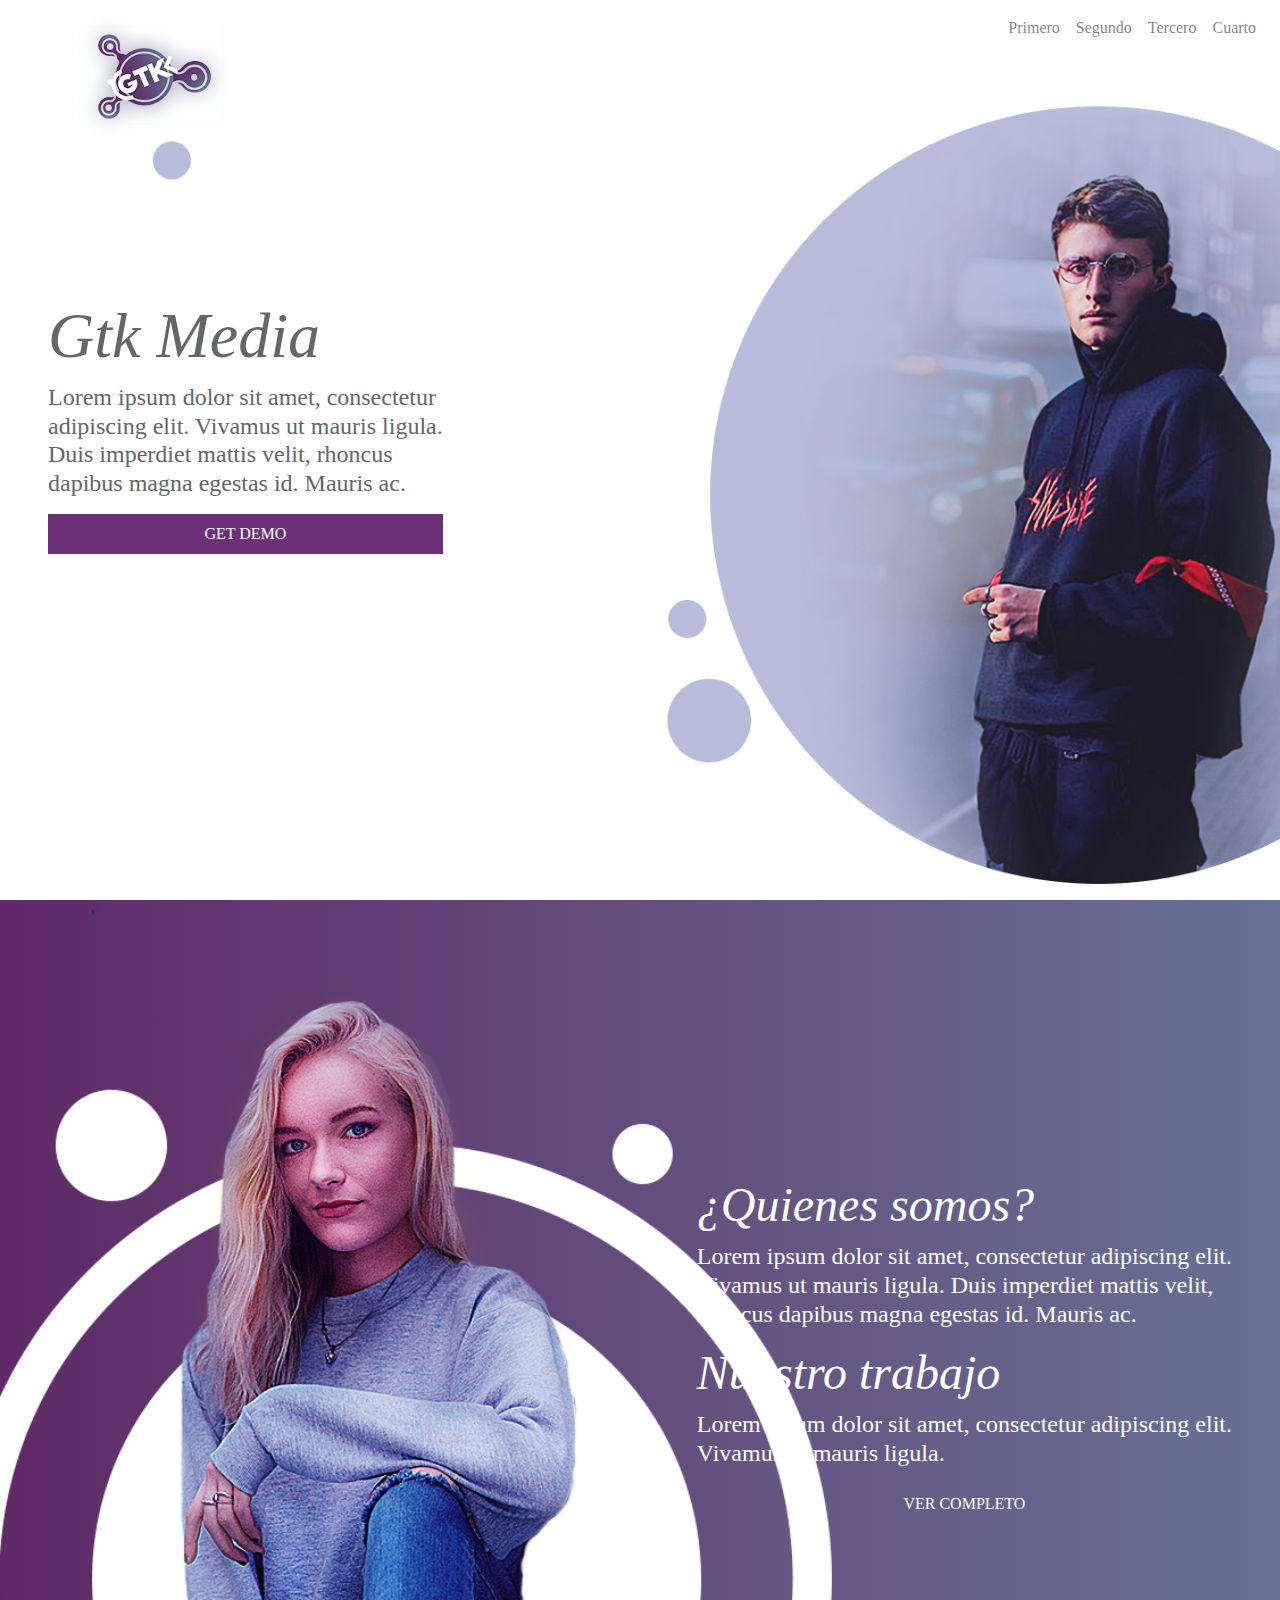
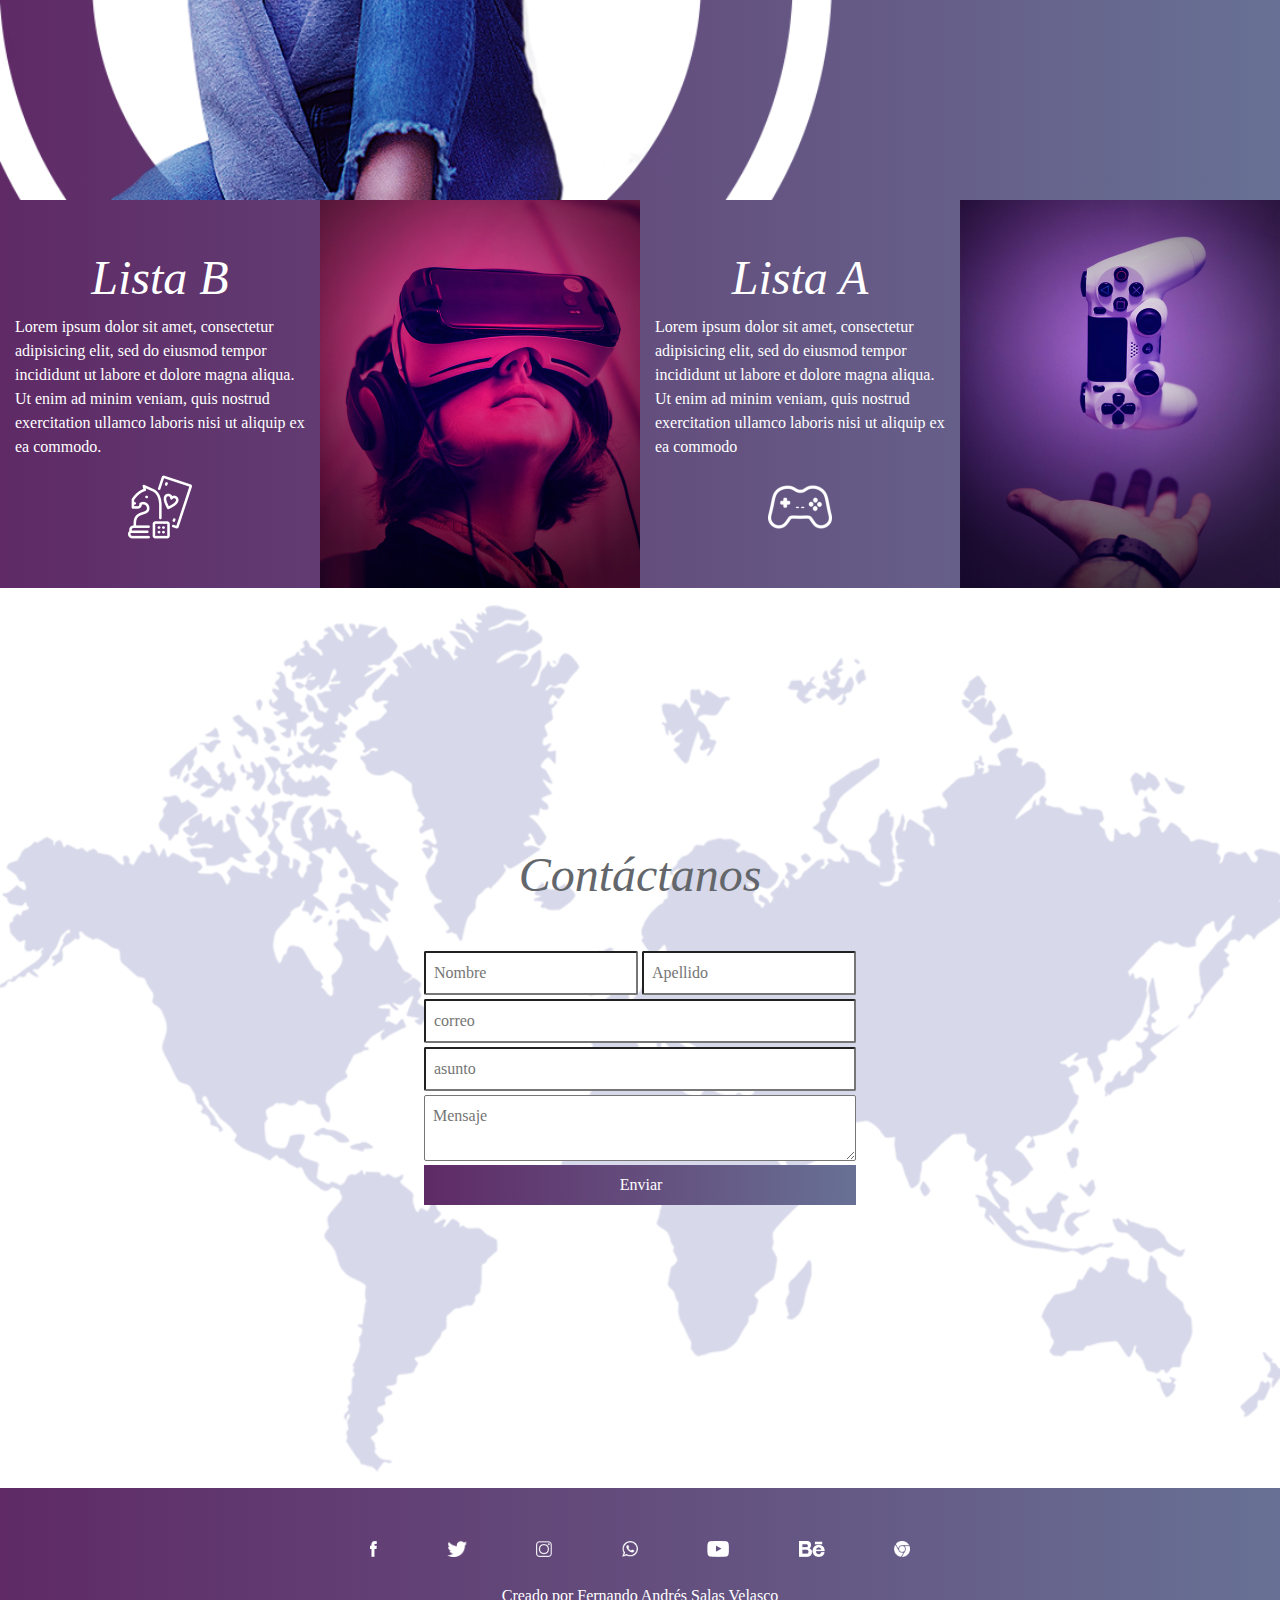
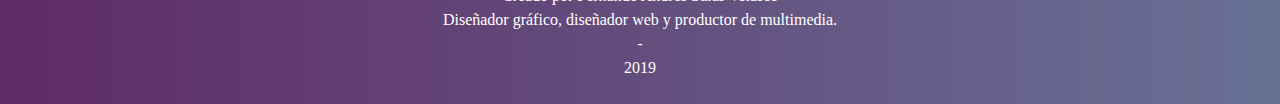
==== commit e6d80602: "Add files via upload" ====
--- a/index.html
+++ b/index.html
@@ -8,10 +8,10 @@
 </head>
 <body>
 
-		<div class="cont-barra">
+		<div class="cont-barra zi-2">
 					<nav class="navbar navbar-light navbar-expand-md">
 						<!---<div class="container-fluid" style="border: solid red;">-->
-					<div class="navbar-brand"><img src="image/logonav.png"></div>
+					<div class="navbar-brand pl-5"><img src="image/logonav.png"></div>
 
 					<button type="button" class="navbar-toggler align-self-center" data-toggle="collapse" data-target="#menu-principal">
 						<span class="navbar-toggler-icon"></span>
@@ -31,33 +31,33 @@
 
 		<div class="container-fluid zi-1">
 			<section class="row cont cont-1 pb-5">
-				<div class="col-12 d-flex">
+				<div class="col-12 d-flex pl-5">
 					<div class="align-self-center">
 						<h1>Gtk Media</h1>
 						<p class="text-1-5">Lorem ipsum dolor sit amet, consectetur<br>
 adipiscing elit. Vivamus ut mauris ligula.<br>
 Duis imperdiet mattis velit, rhoncus<br>
 dapibus magna egestas id. Mauris ac.</p>
-					<div class="bg-color-morado-2 text-white pt-2 pb-2 text-center">Get Demo</div>
+					<div class="bg-color-morado-2 text-white pt-2 pb-2 text-center btn-morado">GET DEMO</div>
 					</div>
 				</div>
 			</section>
 
 			<section class="row cont cont-2 bg-color-morado-1 text-white">
-				<div class="col-12 d-flex justify-content-md-end pt-5 pb-5">
+				<div class="col-12 d-flex justify-content-md-end pt-5 pb-5 pr-5">
 					<div class="align-self-center">
 						<h2>¿Quienes somos?</h2>
 						<p class="text-1-5">Lorem ipsum dolor sit amet, consectetur adipiscing elit.<br>Vivamus ut mauris ligula. Duis imperdiet mattis velit,<br> rhoncus dapibus magna egestas id. Mauris ac.</p>
 						<h2>Nuestro trabajo</h2>
 						<p class="text-1-5">Lorem ipsum dolor sit amet, consectetur adipiscing elit.<br> Vivamus ut mauris ligula.</p>
-						<div class="boton-b pt-2 pb-2 text-center">Ver completo</div>
+						<div class="boton-blanco pt-2 pb-2 text-center">VER COMPLETO</div>
 					</div>
 				</div>
 			</section>
 
 			<section class="row cont-3 bg-color-morado-1 text-white">
-				<div class="col-md-6 col-lg-3 d-flex pt-5 pb-5 flex-column justify-content-center cont-texto-relleno-1">
-					<h2>Lista B</h2>
+				<div class="col-md-6 col-lg-3 d-flex pt-5 pb-5 flex-column justify-content-center cont-texto-relleno-1 fondo-textura">
+					<h2 class="text-center">Lista B</h2>
 					<p>Lorem ipsum dolor sit amet, consectetur adipisicing elit, sed do eiusmod tempor incididunt ut labore et dolore magna aliqua. Ut enim ad minim veniam, quis nostrud exercitation ullamco laboris nisi ut aliquip ex ea commodo.</p>
 					<div class="cont-info-icon">
 						<img src="image/info-icon-1.png">
@@ -66,8 +66,8 @@
 				<div class="col-md-6 col-lg-3 d-none d-md-inline-block cont-img-relleno pl-0 pr-0">
 					<img src="image/card-img-1.jpg" class="w-100">
 				</div>
-				<div class="col-md-6 col-lg-3 d-flex pt-5 pb-5 flex-column justify-content-center cont-texto-relleno-2">
-					<h2>Lista A</h2>
+				<div class="col-md-6 col-lg-3 d-flex pt-5 pb-5 flex-column justify-content-center cont-texto-relleno-2 fondo-textura">
+					<h2 class="text-center">Lista A</h2>
 					<p>
 						Lorem ipsum dolor sit amet, consectetur adipisicing elit, sed do eiusmod tempor incididunt ut labore et dolore magna aliqua. Ut enim ad minim veniam, quis nostrud exercitation ullamco laboris nisi ut aliquip ex ea commodo
 					</p>
@@ -83,20 +83,20 @@
 			<section class="row cont cont-4 pt-5 pb-5">
 				<div class="col-12 d-flex justify-content-center">
 					<div class="align-self-center">
-						<h2>Contáctanos</h2>
+						<h2 class="text-center mb-5">Contáctanos</h2>
 						<form>
-							<input placeholder="Nombre" class="border-0 pt-2 pb-2 pl-2 bg-color-morado-2">
-							<input placeholder="Apellido" class="border-0 pt-2 pb-2 pl-2 bg-color-morado-2">
-							<input placeholder="correo" class="d-block w-100 border-0 mt-1 pt-2 pb-2 pl-2 bg-color-morado-2">
-							<input placeholder="asunto" class="d-block w-100 border-0 mt-1 pt-2 pb-2 pl-2 bg-color-morado-2">
-							<textarea placeholder="Mensaje" class="d-block w-100 border-0 mt-1 pt-2 pb-2 pl-2 bg-color-morado-2"></textarea>
+							<input placeholder="Nombre" class="pt-2 pb-2 pl-2">
+							<input placeholder="Apellido" class="pt-2 pb-2 pl-2">
+							<input placeholder="correo" class="d-block w-100 mt-1 pt-2 pb-2 pl-2">
+							<input placeholder="asunto" class="d-block w-100 mt-1 pt-2 pb-2 pl-2">
+							<textarea placeholder="Mensaje" class="d-block w-100 mt-1 pt-2 pb-2 pl-2"></textarea>
 							<button class="d-block w-100 border-0 bg-color-morado-1 text-white mt-1 pt-2 pb-2 pl-2">Enviar</button><br>
 						</form>
 					</div>
 				</div>
 			</section>
 
-			<footer class="row cont cont-5 pt-2 pb-2 bg-color-morado-1 text-white">
+			<footer class="row cont cont-5 pt-5 pb-2 bg-color-morado-1 text-white">
 				<div class="col-sm-12 col-md-6 offset-md-3 d-flex flex-row justify-content-around pb-4">
 							<a href="#"><img src="image/social/facebook.png" class="h-1"></a>
 							<a href="#"><img src="image/social/twitter.png" class="h-1"></a>
--- a/estilos.css
+++ b/estilos.css
@@ -112,6 +112,21 @@
 		padding-left:0px;
 		padding-right:0px;
 	}
+
+	.nav-item:hover{
+		background: rgba(238,107,255,1);
+		background: -moz-linear-gradient(left, rgba(238,107,255,1) 0%, rgba(246,41,12,1) 0%, rgba(95,42,102,1) 0%, rgba(104,113,149,1) 100%);
+		background: -webkit-gradient(left top, right top, color-stop(0%, rgba(238,107,255,1)), color-stop(0%, rgba(246,41,12,1)), color-stop(0%, rgba(95,42,102,1)), color-stop(100%, rgba(104,113,149,1)));
+		background: -webkit-linear-gradient(left, rgba(238,107,255,1) 0%, rgba(246,41,12,1) 0%, rgba(95,42,102,1) 0%, rgba(104,113,149,1) 100%);
+		background: -o-linear-gradient(left, rgba(238,107,255,1) 0%, rgba(246,41,12,1) 0%, rgba(95,42,102,1) 0%, rgba(104,113,149,1) 100%);
+		background: -ms-linear-gradient(left, rgba(238,107,255,1) 0%, rgba(246,41,12,1) 0%, rgba(95,42,102,1) 0%, rgba(104,113,149,1) 100%);
+		background: linear-gradient(to right, rgba(238,107,255,1) 0%, rgba(246,41,12,1) 0%, rgba(95,42,102,1) 0%, rgba(104,113,149,1) 100%);
+		filter: progid:DXImageTransform.Microsoft.gradient( startColorstr='#ee6bff', endColorstr='#687195', GradientType=1 );
+	}
+
+	.nav-link{
+		color: #fff;
+	}
 }
 
 @media(max-width: 991px){
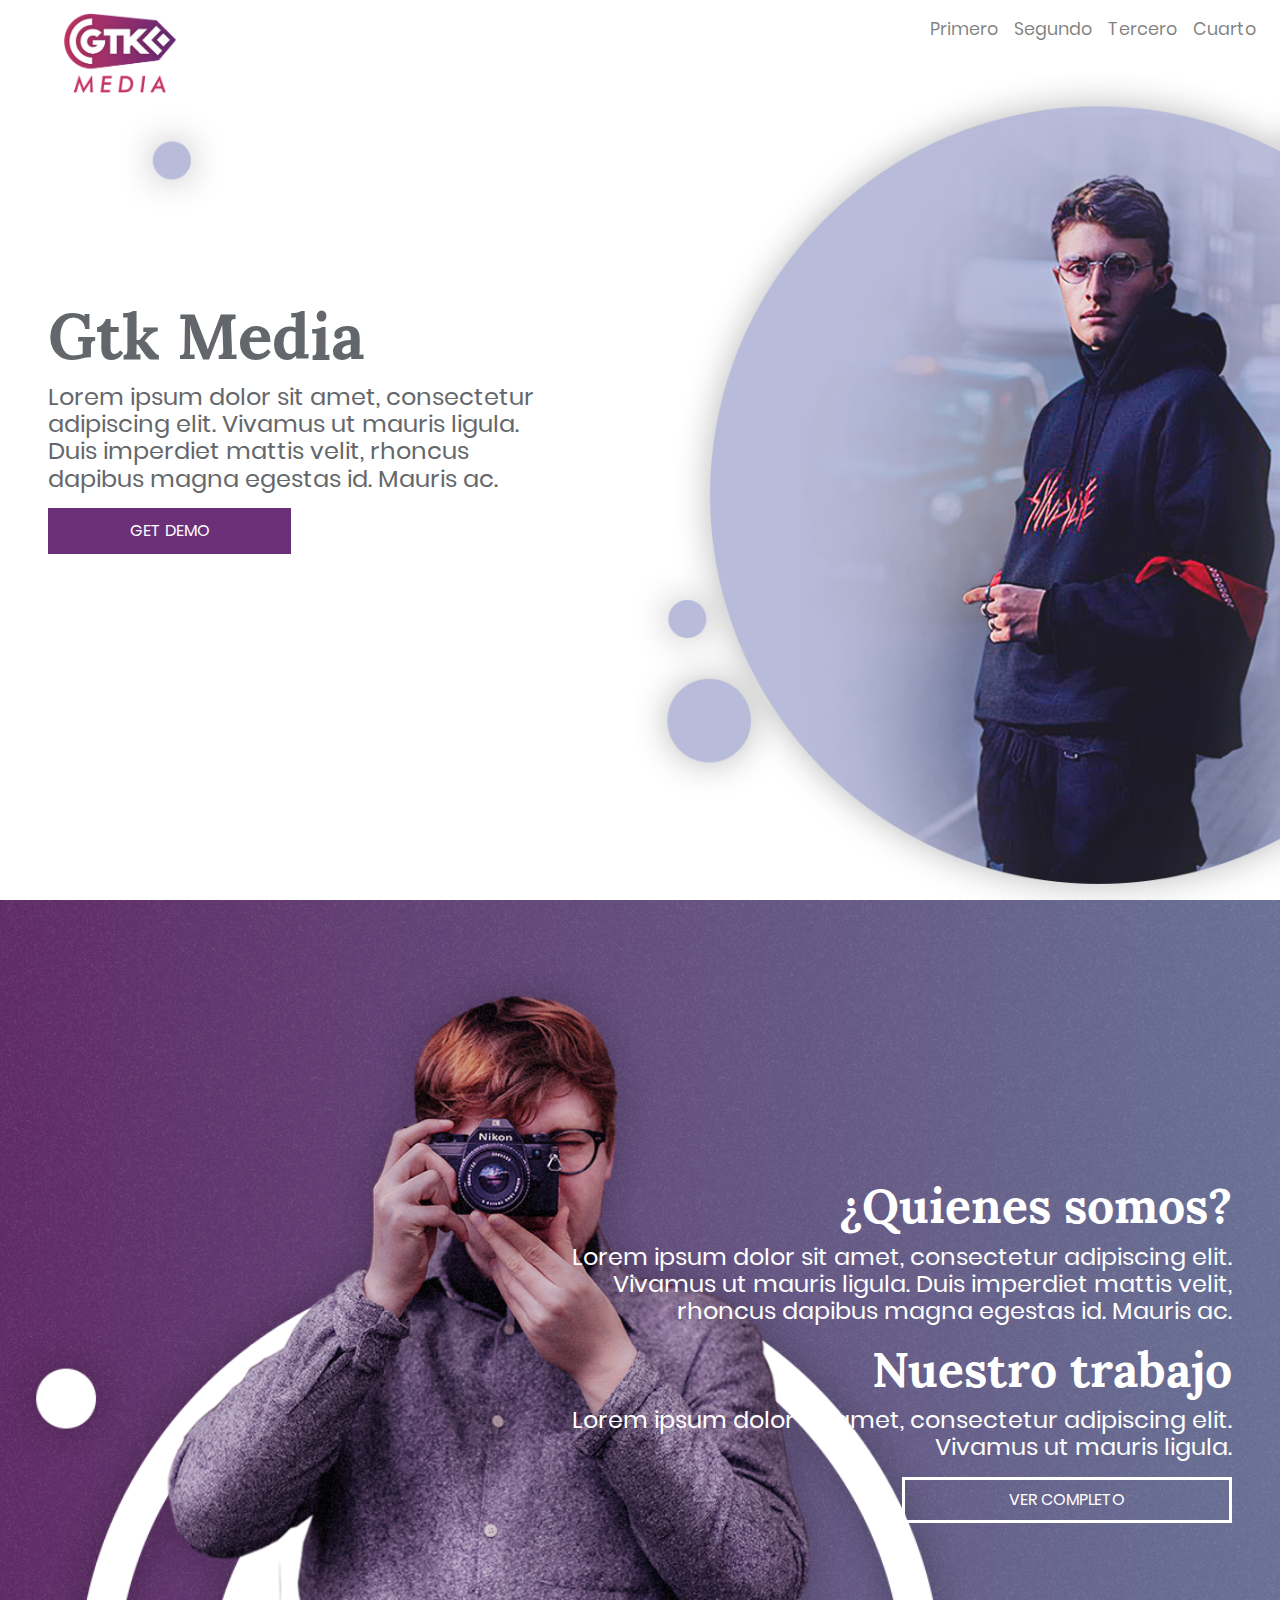
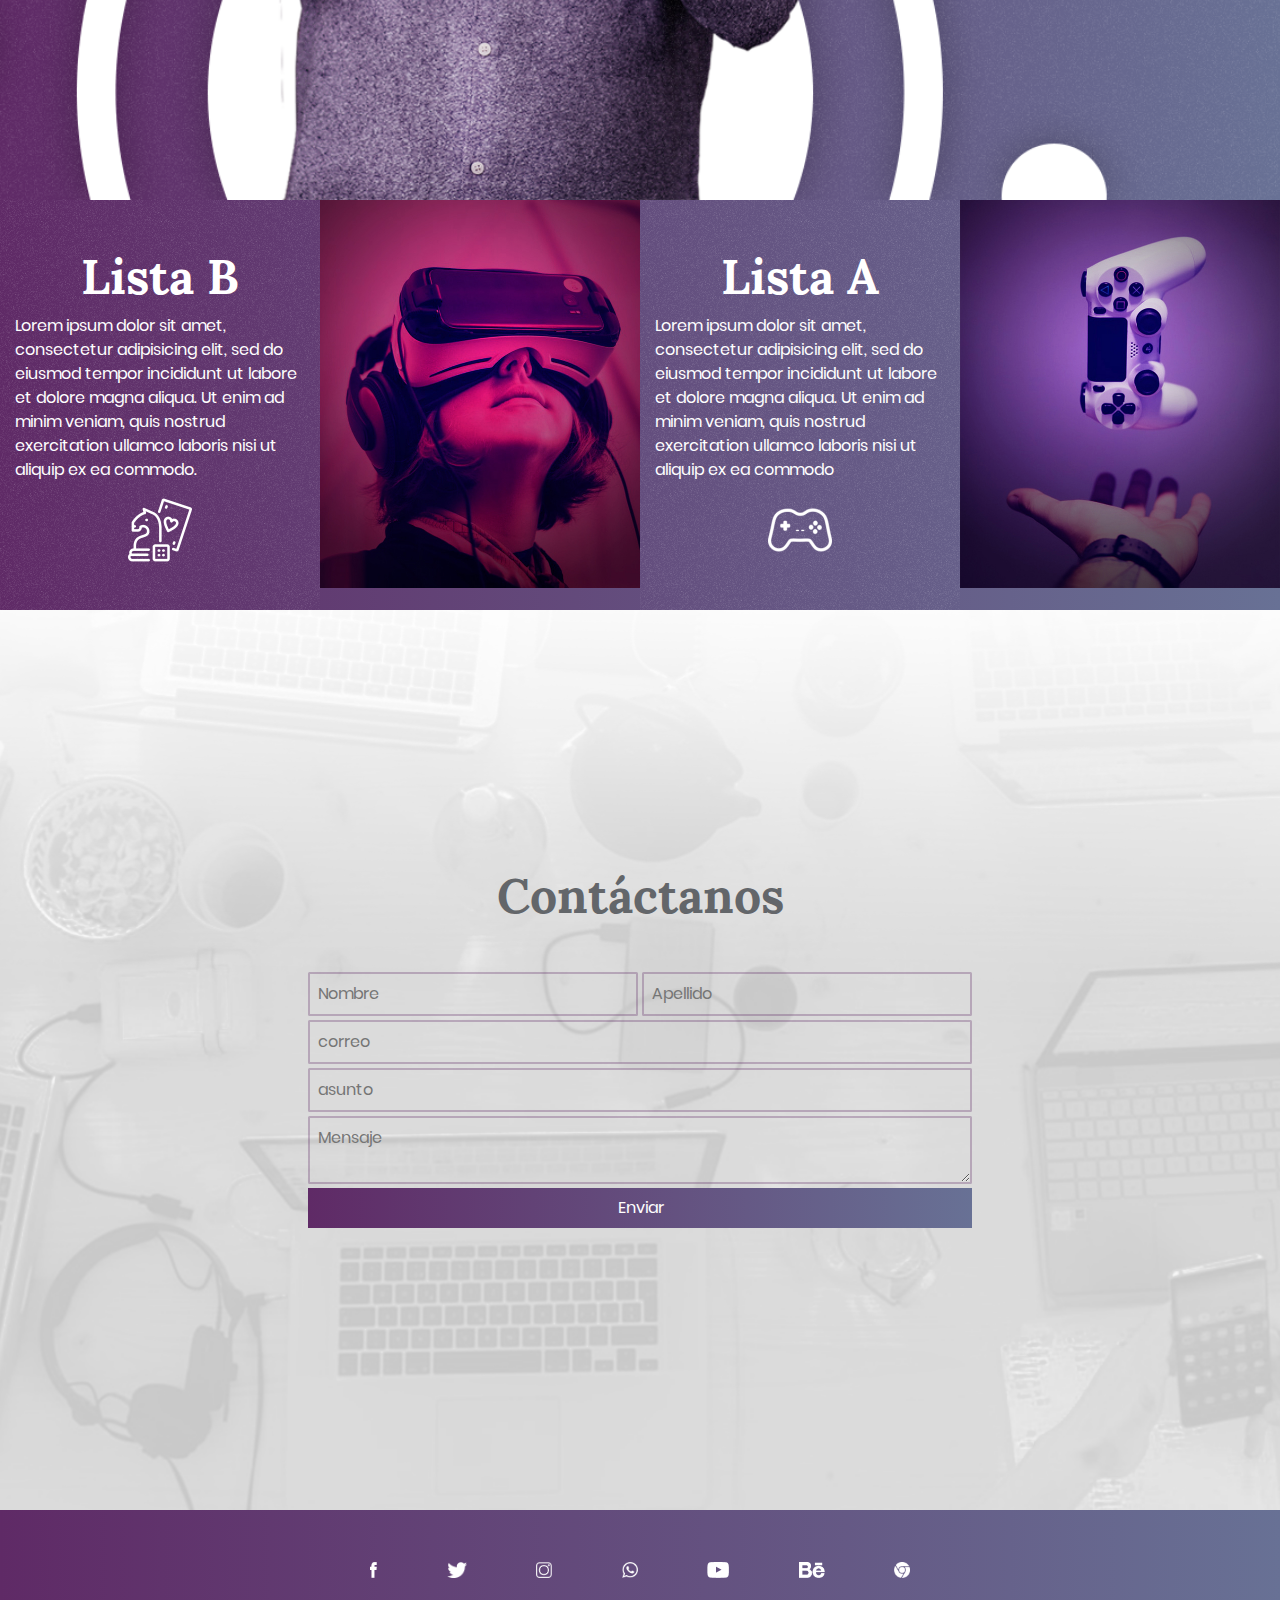
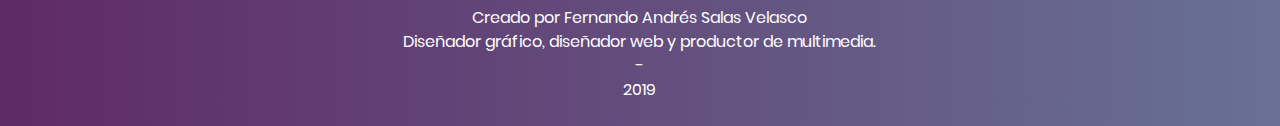
==== commit 329507b4: "Update index.html" ====
--- a/index.html
+++ b/index.html
@@ -5,6 +5,7 @@
 	<meta charset="utf-8">
 	<link rel="stylesheet" type="text/css" href="bootstrap/css/bootstrap.css">
 	<link rel="stylesheet" type="text/css" href="estilos.css">
+	<meta name="viewport" content="width=device-width, initial-scale=1">
 </head>
 <body>
 
@@ -121,4 +122,4 @@
 		<script type="text/javascript" src="jquery.js"></script>
 		<script type="text/javascript" src="bootstrap/js/bootstrap.js"></script>
 </body>
-</html>+</html>
--- a/estilos.css
+++ b/estilos.css
@@ -2,12 +2,22 @@
 	font-family: roboto;
 	src:url(fonts/roboto/Roboto-Regular.ttf);
 }
+
+@font-face{
+	font-family: lora;
+	src:url(fonts/lora/Lora-Bold.ttf);
+}
+
+@font-face{
+	font-family: poppins;
+	src:url(fonts/poppins/Poppins-Regular.ttf);
+}
 body{
-	font-family: open sans;
+	font-family: poppins;
 	color: #63666A;
 }
 h1, h2{
-	font-style: italic;
+	font-family: lora;
 }
 h1{
 	font-size: 4rem;
@@ -15,9 +25,14 @@
 h2{
 	font-size: 3rem;
 }
+
+.nav-link{
+	font-size: 1.1rem;
+}
+
 .text-1-5{
 	font-size: 1.5rem;
-	line-height: 1.8rem;
+	line-height: 1.7rem;
 }
 .bg-color-morado-1{
 	background: rgba(238,107,255,1);
@@ -38,6 +53,9 @@
 .bg-color-morado-3{
 	background-color: #41273B;
 }
+.bg-color-morado-4{
+	background-color: #c6c6c6;
+}
 .zi-1{
 	z-index: 1;
 }
@@ -52,7 +70,7 @@
   background-image: url("data:image/svg+xml;charset=utf8,%3Csvg viewBox='0 0 32 32' xmlns='http://www.w3.org/2000/svg'%3E%3Cpath stroke='rgba(107,48,119, 1)' stroke-width='2' stroke-linecap='round' stroke-miterlimit='10' d='M4 8h24M4 16h24M4 24h24'/%3E%3C/svg%3E");
 }
 .navbar-brand img{
-	height: 8rem;
+	height: 5rem;
 }
 .cont-info-icon{
 	text-align: center;
@@ -72,18 +90,54 @@
 	background-size: cover;
 	background-repeat: no-repeat;
 }
-.boton-b{
+.cont-1 p{
+	text-align: justify;
+}
+.btn-morado{
+	border: solid #6b3077;
+	cursor: pointer;
+	width: 50%;
+}
+
+.btn-morado:hover{
+	background-color: #fff;
+	border: solid #6b3077;
+	color: #6b3077 !important;
+	font-weight: bold;
+}
+.cont-2 h2{
+	text-align: right;
+}
+.cont-2 p{
+	text-align: right;
+}
+
+.boton-blanco{
 	border: 3px #fff solid;
+	width: 50%;
+	float: right;
+	cursor: pointer;
+}
+.boton-blanco:hover{
+	background-color: #fff;
+	color: #41273B;
+	font-weight: bold;
+}
+.fondo-textura{
+	background-image: url(image/textura.png);
 }
 .cont-4{
 	background-image: url(image/bg-4.png);
 	background-position: center;
 }
 input[placeholder], textarea[placeholder]{
-	color: #fff;
-}
+	color: rgba(95,43,103,0.3);
+}
+
 input, textarea{
-	border-radius: 2px;
+	background-color: transparent;
+	border: solid 2px rgba(95,43,103,0.3);
+	border-radius: 1.5px;
 }
 
 @media(max-width: 767px){
